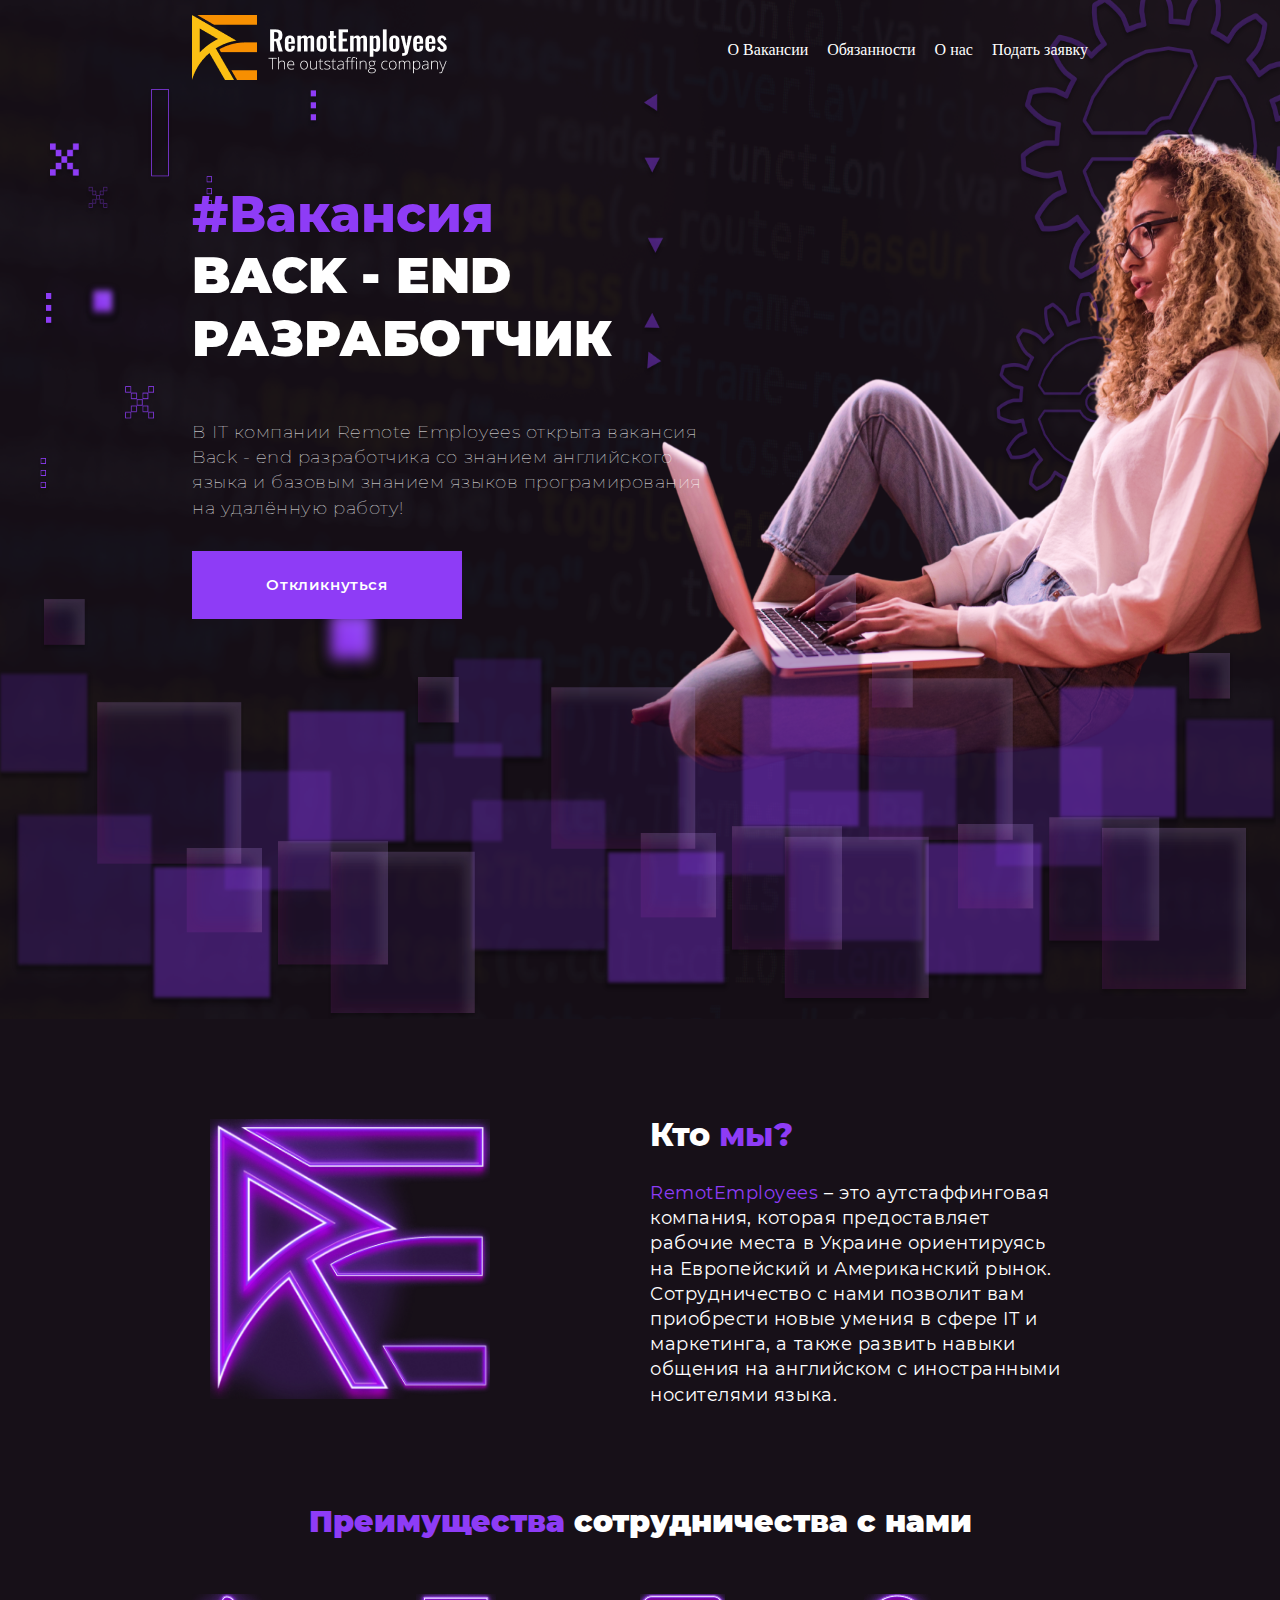
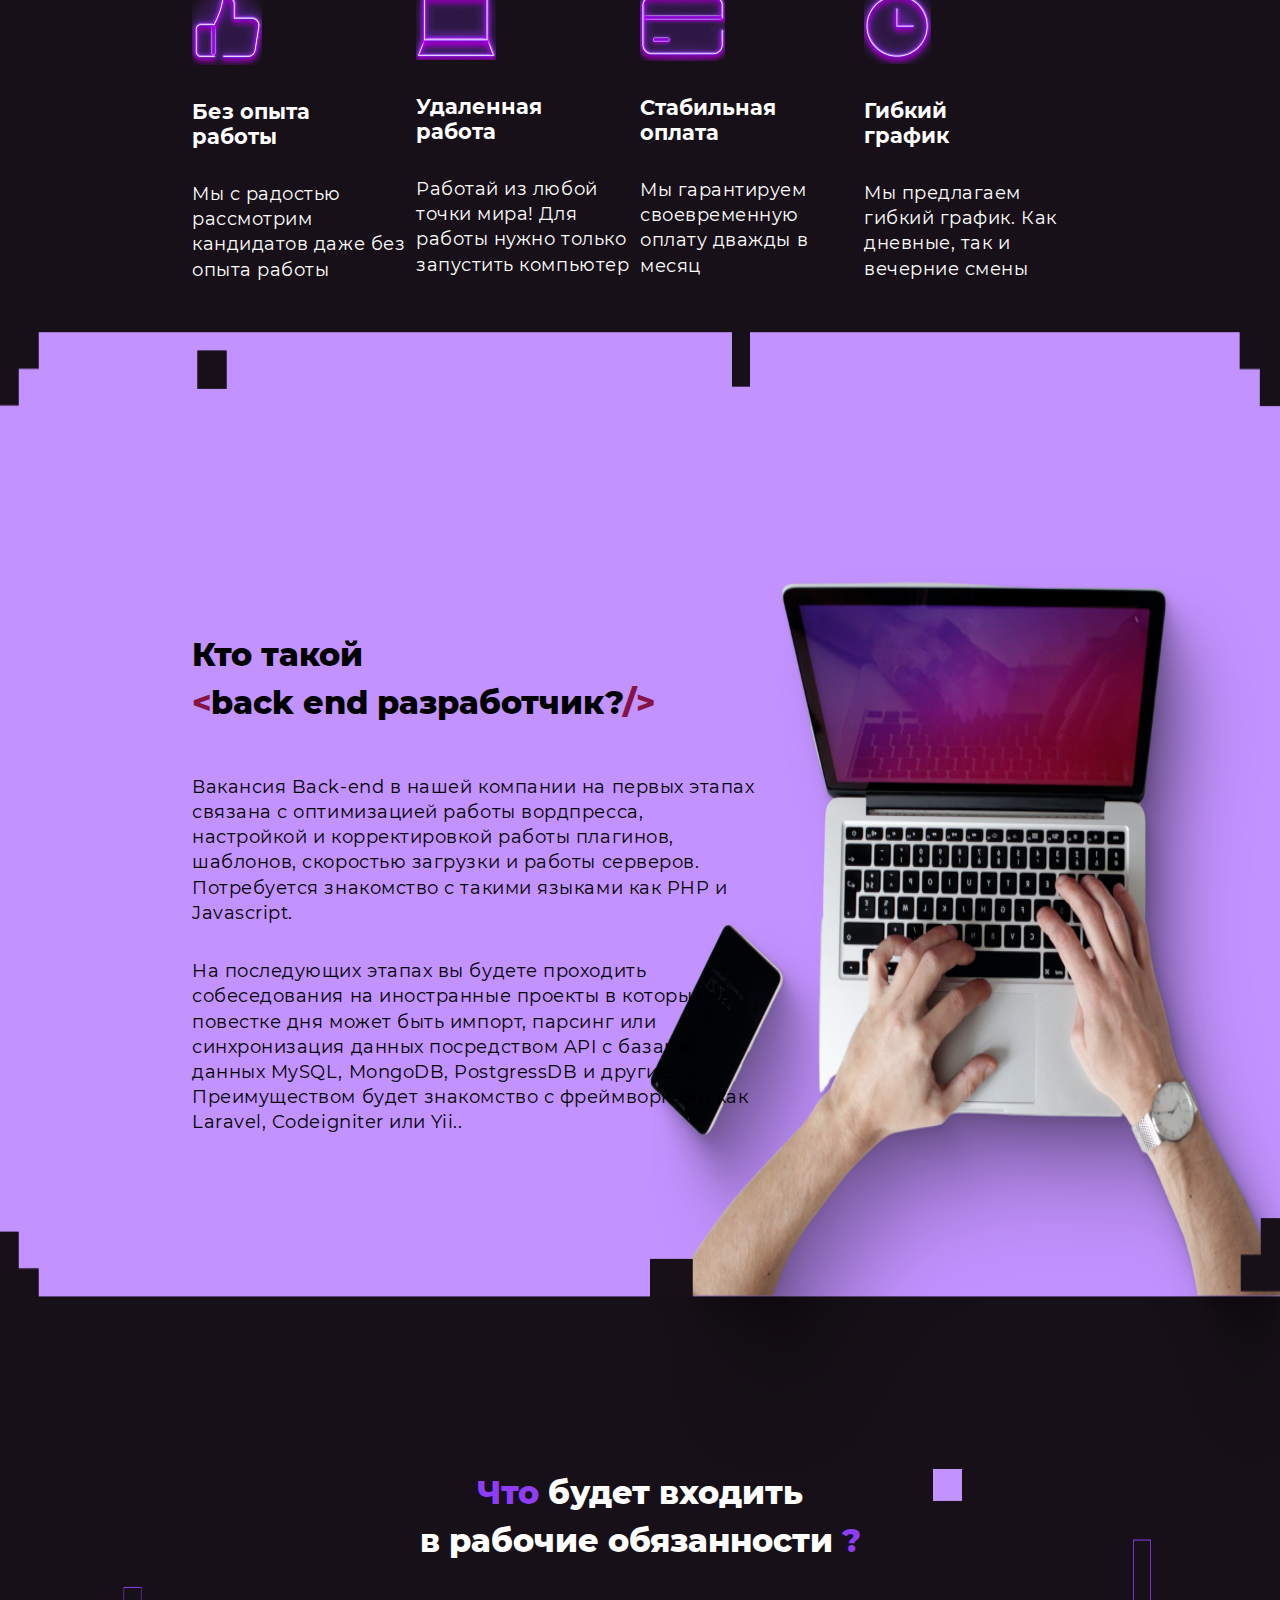
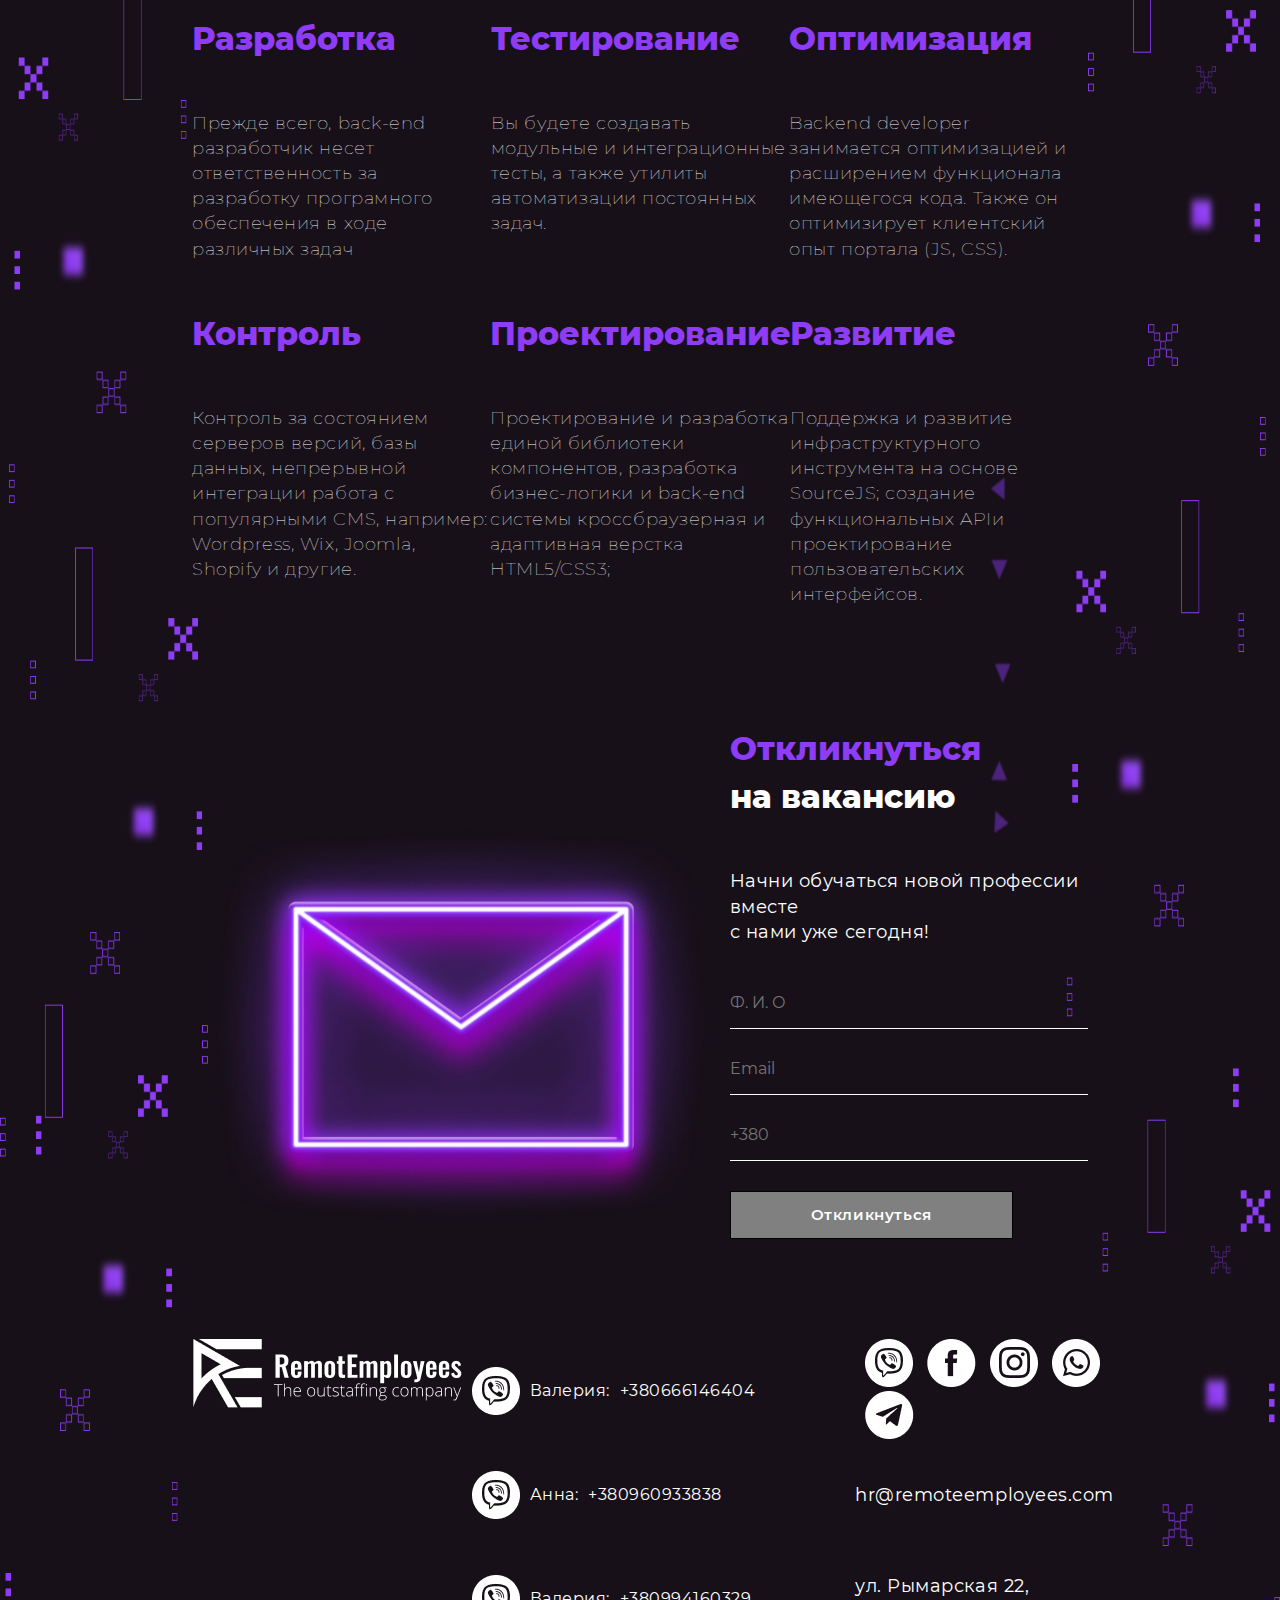
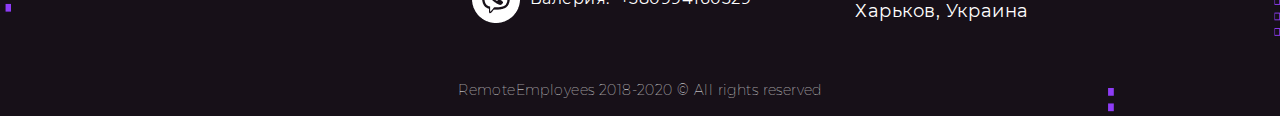
==== index.html @ e54397f8 "'initialization'" ====
<!DOCTYPE html>
<html lang="en">

<head>
    <meta charset="UTF-8">
    <meta http-equiv="X-UA-Compatible" content="IE=edge">
    <meta name="viewport" content="width=device-width, initial-scale=1.0">
    <link rel="stylesheet" href="./styles/index.css">
    <title>BACK-END РАЗРАБОТЧИК</title>
</head>

<body>
    <div id="main">
        <div id="main-wrapper">
            <header class="header">
                <section>
                    <img src="./assets/Logo.png" srcset="./assets/mobile-logo.png 767w, ./assets/Logo.png"
                        sizes="(max-width: 767px) 767px" alt="logo icon" />
                    <span id="burger-img">
                        <img src="./assets/menu-icon.png" alt="menu button">
                    </span>
                </section>
                <nav class="mobile-nav-hidden">
                    <span class="mobile-close-btn"><img src="./assets/close-icon.png" alt="close-btn"></span>
                    <a href="#description" class="mobile-nav-menu-a">О Вакансии</a>
                    <a href="#responsibilities" class="mobile-nav-menu-a">Обязанности</a>
                    <a href="#about-us" class="mobile-nav-menu-a">О нас</a>
                    <a href="#form" class="mobile-nav-menu-a">Подать заявку</a>
                </nav>
            </header>
            <section id="main-wrapper-vacancy">
                <h1>
                    #Вакансия
                </h1>
                <h1>
                    BACK - END <br>
                    РАЗРАБОТЧИК
                </h1>
                <p>
                    В ІТ компании Remote Employees открыта вакансия Back - end разработчика co знанием английского языка
                    и базовым знанием языков програмирования
                    на удалённую работу!
                </p>
                <img class="mobile-girl-img" src="./assets/main_page/vacancy-header_icons/mobile/image.png"
                    alt="girl with laptop">
                <a href="#form" class="button">Откликнуться</a>
            </section>
        </div>
    </div>
    <div id="about-us">
        <div id="about-us-wrapper">
            <div id="about-us-wrapper-description">
                <img src="./assets/main_page/about-us_icons/desktop/figure.png" alt="figure">
                <div>
                    <h2 id="about-us-wrapper-description-heading">
                        Кто <span class="special-color">мы?</span>
                    </h2>
                    <p>
                        <span class="special-color">RemotEmployees</span> – это аутстаффинговая компания, которая
                        предоставляет рабочие места в
                        Украине
                        ориентируясь на Европейский и Американский рынок.
                    </p>
                    <p>
                        Сотрудничество с нами позволит вам приобрести новые умения в сфере IT
                        и маркетинга, а также развить навыки общения на английском
                        с иностранными носителями языка.
                    </p>
                </div>
            </div>
            <div id="about-us-wrapper-advantages">
                <h2 id="about-us-wrapper-advantages-heading">
                    <span class="special-color">Преимущества</span> сотрудничества с нами
                </h2>
                <div id="about-us-wrapper-advantages-list">
                    <section>
                        <img src="./assets/main_page/about-us_icons/desktop/like.png" alt="Like icon">
                        <h3>
                            Без опыта работы
                        </h3>
                        <p>
                            Мы с радостью рассмотрим кандидатов даже без опыта работы
                        </p>
                    </section>
                    <section>
                        <img src="./assets/main_page/about-us_icons/desktop/laptop.png" alt="Laptop icon">
                        <h3>Удаленная работа</h3>
                        <p>
                            Работай из любой точки мира! Для работы нужно только запустить компьютер
                        </p>
                    </section>
                    <section>
                        <img src="./assets/main_page/about-us_icons/desktop/card.png" alt="Card icon">
                        <h3>Стабильная оплата</h3>
                        <p>
                            Мы гарантируем своевременную оплату дважды в месяц
                        </p>
                    </section>
                    <section>
                        <img src="./assets/main_page/about-us_icons/desktop/clock.png" alt="Clock icon">
                        <h3>
                            Гибкий график
                        </h3>
                        <p>
                            Мы предлагаем гибкий график. Как дневные, так и вечерние смены
                        </p>
                    </section>
                </div>
            </div>
        </div>
    </div>
    <div id="description">
        <section id="description-wrapper">
            <div id="description-wrapper-content">
                <h2 id="description-wrapper-content-heading">
                    Кто такой <br>
                    <span style="color: #851344">&lt;</span>back end разработчик?<span
                        style="color: #851344">/&gt;</span>
                </h2>
                <p class="description-wrapper-content-text">
                    Вакансия Back-end в нашей компании на первых этапах связана с оптимизацией работы вордпресса,
                    настройкой
                    и корректировкой работы плагинов, шаблонов, скоростью загрузки и работы серверов. Потребуется
                    знакомство
                    с такими языками как PHP
                    и Javascript.
                </p>
                <p class="description-wrapper-content-text">
                    На последующих этапах вы будете проходить собеседования на иностранные проекты в которых на повестке
                    дня
                    может быть импорт, парсинг или синхронизация данных посредством API с базами данных MySQL, MongoDB,
                    PostgressDB и другие. Преимуществом будет знакомство с фреймворками как Laravel, Codeigniter или
                    Yii..
                </p>
            </div>
        </section>
        <img id="laptop-img" src="./assets/main_page/description_icons/mobile/laptop.png" alt="laptop icon">
    </div>
    <div id="responsibilities">
        <section id="responsibilities-wrapper">
            <h2 id="responsibilities-wrapper-heading">
                <span class="special-color">Что</span> будет входить <br>
                в рабочие <span style="white-space: nowrap;">обязанности <span class="special-color">?</span></span> 
            </h2>
            <div id="responsibilities-container">
                <div id="responsibilities-container-list">
                    <section id="responsibilities-container-list-item">
                        <h2 class="h2-font special-color responsibilities-container-list-item-heading">
                            Разработка
                        </h2>
                        <p>
                            Прежде всего, back-end разработчик несет ответственность за разработку програмного
                            обеспечения в
                            ходе различных задач
                        </p>
                    </section>
                    <section id="responsibilities-container-list-item">
                        <h2 class="h2-font special-color responsibilities-container-list-item-heading">
                            Тестирование
                        </h2>
                        <p>
                            Вы будете создавать модульные и интеграционные тесты, а также утилиты автоматизации
                            постоянных
                            задач.
                        </p>
                    </section>
                    <section id="responsibilities-container-list-item">
                        <h2 class="h2-font special-color responsibilities-container-list-item-heading">
                            Оптимизация
                        </h2>
                        <p>
                            Backend developer занимается оптимизацией и расширением функционала имеющегося кода. Также
                            он
                            оптимизирует клиентский опыт портала (JS, CSS).
                        </p>
                    </section>
                </div>
                <div id="responsibilities-container-list">
                    <section id="responsibilities-container-list-item">
                        <h2 class="h2-font special-color responsibilities-container-list-item-heading">
                            Контроль
                        </h2>
                        <p>
                            Контроль за состоянием серверов
                            версий, базы данных, непрерывной интеграции
                            работа с популярными CMS,
                            например: Wordpress, Wix, Joomla, Shopify
                            и другие.

                        </p>
                    </section>
                    <section id="responsibilities-container-list-item">
                        <h2 class="h2-font special-color responsibilities-container-list-item-heading">
                            Проектирование
                        </h2>
                        <p>
                            Проектирование и разработка единой библиотеки
                            компонентов, разработка бизнес-логики и back-end системы
                            кроссбраузерная и адаптивная верстка HTML5/CSS3;

                        </p>
                    </section>
                    <section id="responsibilities-container-list-item">
                        <h2 class="h2-font special-color responsibilities-container-list-item-heading">
                            Развитие
                        </h2>
                        <p>
                            Поддержка и развитие
                            инфраструктурного инструмента на основе SourceJS;
                            создание функциональных APIи проектирование пользовательских интерфейсов.
                        </p>
                    </section>
                </div>
            </div>
            <div id="form">
                <img src="./assets/main_page/responsibilities-footer_icons/desktop/img.png" alt="Envelope icon">
                <div>
                    <h2 id="form-heading">
                        <span class="special-color">Откликнуться</span> <br> на вакансию
                    </h2>
                    <p>
                        Начни обучаться новой профессии вместе <br> с нами уже сегодня!
                    </p>
                    <form action="./scripts/send.php" method="POST" target="_blank" id="form-wrapper">
                        <section>
                            <span class="hidden"><!--Error message--></span>
                            <input id="name" type="text" placeholder="Ф. И. О" name="name">
                            <label class="hidden" for="name">&#10004;</label>
                        </section>
                        <section>
                            <span class="hidden"><!--Error message--></span>
                            <input id="email" type="email" placeholder="Email" name="email">
                            <label class="hidden" for="email">&#10004;</label>
                        </section>
                        <section>
                            <span class="hidden"><!--Error message--></span>
                            <input id="telephone" type="tel" placeholder="+380" name="telephone">
                            <label class="hidden" for="telephone">&#10004;</label>
                        </section>
                        <input type="hidden" name="UTM" value="crm">
                        <button disabled class="disabled" id="submit" type="submit">Откликнуться</button>
                    </form>
                </div>
            </div>
            <footer>
                <div id="footer-wrapper">
                    <div>
                       <a href="#main">
                        <img id="footer-logo" src="./assets/LogoFooter.png" srcset="./assets/mobile-logo.png 767w, ./assets/LogoFooter.png"
                        sizes="(max-width: 767px) 767px" alt="logo icon"></a> 
                    </div>
                    <div id="contacts">
                        <span class="contact1">
                            <a href="tel:+380666146404">
                                <img src="./assets/social_media/Viber.png"
                                    srcset="./assets/social_media/mobile_socials/viber.png 767w, ./assets/social_media/Viber.png"
                                    sizes="(max-width: 767px) 767px" alt="viber">
                                <p>Валерия:</p>
                                <p>+380666146404</p>
                            </a>
                        </span>
                        <span class="contact2">
                            <a href="tel:+380960933838">
                                <img src="./assets/social_media/Viber.png"
                                    srcset="./assets/social_media/mobile_socials/viber.png 767w, ./assets/social_media/Viber.png"
                                    sizes="(max-width: 767px) 767px" alt="viber">
                                <p>Анна:</p>
                                <p>+380960933838</p>
                            </a>
                        </span>
                        <span class="contact3">
                            <a href="tel:+380994160329">
                                <img src="./assets/social_media/Viber.png"
                                    srcset="./assets/social_media/mobile_socials/viber.png 767w, ./assets/social_media/Viber.png"
                                    sizes="(max-width: 767px) 767px" alt="viber">
                                <p>Валерия:</p>
                                <p>+380994160329</p>
                            </a>
                        </span>
                        <span class="socials">
                            <a href="tel:+380666146404">
                                <img id="viber" src="./assets/social_media/Viber.png"
                                    srcset="./assets/social_media/mobile_socials/viber.png 767w, ./assets/social_media/Viber.png"
                                    sizes="(max-width: 767px) 767px" alt="viber">
                            </a>
                            <a id="fb" href="https://www.facebook.com">
                                <img src="./assets/social_media/FB.png"
                                    srcset="./assets/social_media/mobile_socials/fb.png 767w, ./assets/social_media/FB.png"
                                    sizes="(max-width: 767px) 767px" alt="facebook">
                            </a>
                            <a id="insta" href=https://www.instagram.com>
                                <img src="./assets/social_media/Insta.png"
                                    srcset="./assets/social_media/mobile_socials/insta.png 767w, ./assets/social_media/Insta.png"
                                    sizes="(max-width: 767px) 767px" alt="instagram">
                            </a>
                            <a id="whatsapp" href="tel:+380666146404">
                                <img src="./assets/social_media/Whatsapp.png"
                                    srcset="./assets/social_media/mobile_socials/whatsapp.png 767w, ./assets/social_media/Whatsapp.png"
                                    sizes="(max-width: 767px) 767px" alt="whatsapp">
                            </a>
                            <a id="telegram" href="tel:+380666146404">
                                <img src="./assets/social_media/Telegram.png"
                                    srcset="./assets/social_media/mobile_socials/tg.png 767w, ./assets/social_media/Telegram.png"
                                    sizes="(max-width: 767px) 767px" alt="telegram">
                            </a>
                        </span>
                        <span class="email">
                            <a href="mailto:hr@remoteemployees.com">
                                <p>hr@remoteemployees.com</p>
                            </a>
                        </span>
                        <span class="address">
                            <p>ул. Рымарская 22, Харьков, Украина</p>
                        </span>
                    </div>
                </div>
                <p id="copy">RemoteEmployees 2018-2020 © All rights reserved</p>
            </footer>
        </section>
    </div>
    <script type="application/javascript" src="./scripts/adaptive.js"></script>
    <script type="application/javascript" src="./scripts/modal-handler.js"></script>
    <script type="application/javascript" src="./scripts/input-handler.js"></script>
</body>

</html>
---- styles/index.css ----
@import url('./vacancy_header/vacancy-header.css');
@import url('./about_us/about-us.css');
@import url('./description/description.css');
@import url('./responsibilities/responsibilities.css');
@import url('./footer/footer.css');
/*adaptive-mobile styles import*/
@import url('./vacancy_header/m.vacancy-header.css');
@import url('./about_us/m.about-us.css');
@import url('./description/m.description.css');
@import url('./responsibilities/m.responsibilities.css');
@import url('./footer/m.footer.css');
/*adaptive-tablet styles import*/
@import url('./vacancy_header/tablet.vacancy-header.css');
@import url('./about_us/tablet.about-us.css');
@import url('./description/tablet.description.css');
@import url('./responsibilities/tablet.responsibilities.css');
@import url('./footer/tablet.footer.css');

@font-face {
    font-family: 'Montserrat';
    src: url('../fonts/Montserrat-Black.ttf');
}

@font-face {
    font-family: 'Montserrat-semibold';
    src: url('../fonts/Montserrat-SemiBold.ttf');
}

@font-face {
    font-family: 'Montserrat-bold';
    src: url('../fonts/Montserrat-Bold.ttf');
}

@font-face {
    font-family: 'Montserrat-Extrabold';
    src: url('../fonts/Montserrat-ExtraBold.ttf');
}

@font-face {
    font-family: 'Montserrat-Thin';
    src: url('../fonts/Montserrat-Thin.ttf')
}

@font-face {
    font-family: 'Montserrat-Regular';
    src: url('../fonts/Montserrat-Regular.ttf');
}

@media screen and (min-width: 768px) {
    p {
        font-family: Montserrat-Regular;
        font-weight: 400px;
        font-style: normal;
        font-weight: normal;
        font-size: 18px;
        line-height: 140%;
        letter-spacing: 0.03em;
    }
    
    h2 {
        font-family: Montserrat-Extrabold;
        font-style: normal;
        font-weight: 800;
        font-size: 32px;
        line-height: 150%;
    }
    
    h3 {
        font-family: Montserrat-bold;
        font-size: 21px;
    }
}

@media screen and (min-width: 1200px) and (max-width: 1600px) {
    #main-wrapper, #about-us-wrapper, #description-wrapper, #responsibilities-wrapper, #responsibilities-wrapper {
        margin: auto;
        width: 70%;
    }
}

@media screen and (max-width: 767px) {
    #main-wrapper, #about-us-wrapper, #description-wrapper, #responsibilities-wrapper, #responsibilities-wrapper {
        padding: 10px;
        width: 90vw;
        margin: auto;
    }

    p {
        font-family: Montserrat-Regular;
        font-weight: 400px;
        font-style: normal;
        font-weight: normal;
        font-size: 18px;
        line-height: 140%;
        letter-spacing: 0.03em;
        color: #fff;
    }
    h2 {
        font-family: Montserrat-Extrabold;
        font-style: normal;
        line-height: 150%;
        color: #fff;
        font-style: normal;
        font-weight: 800;
        font-size: 24px;
        color: #fff;
    }
    
    h3 {
        font-family: Montserrat-bold;
        font-size: 21px;
        color: #fff;
    }
}

h1, div, body, h3, h2, a, span {
    text-decoration: none;
    margin: 0px;
    padding: 0px;
}

.special-color {
    color: #8E3CF6;
}

.hidden {
    display: none;
}
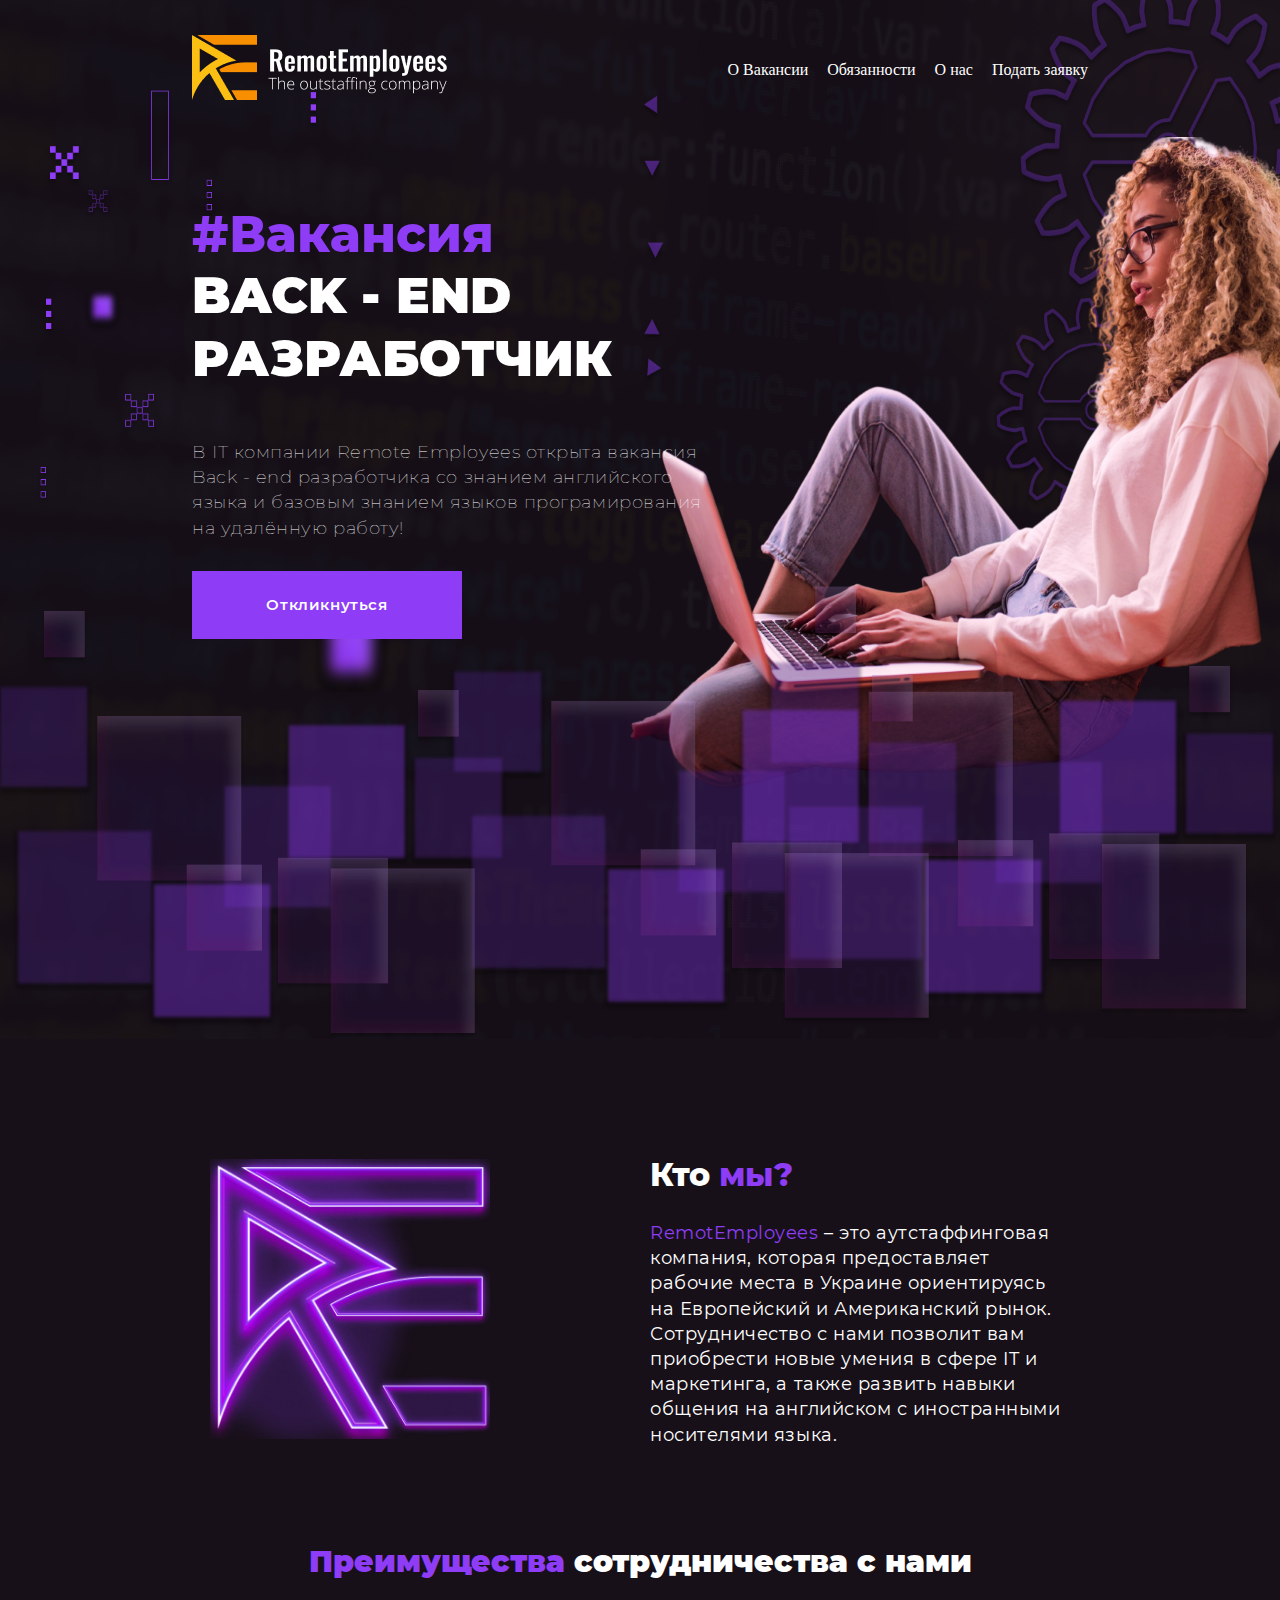
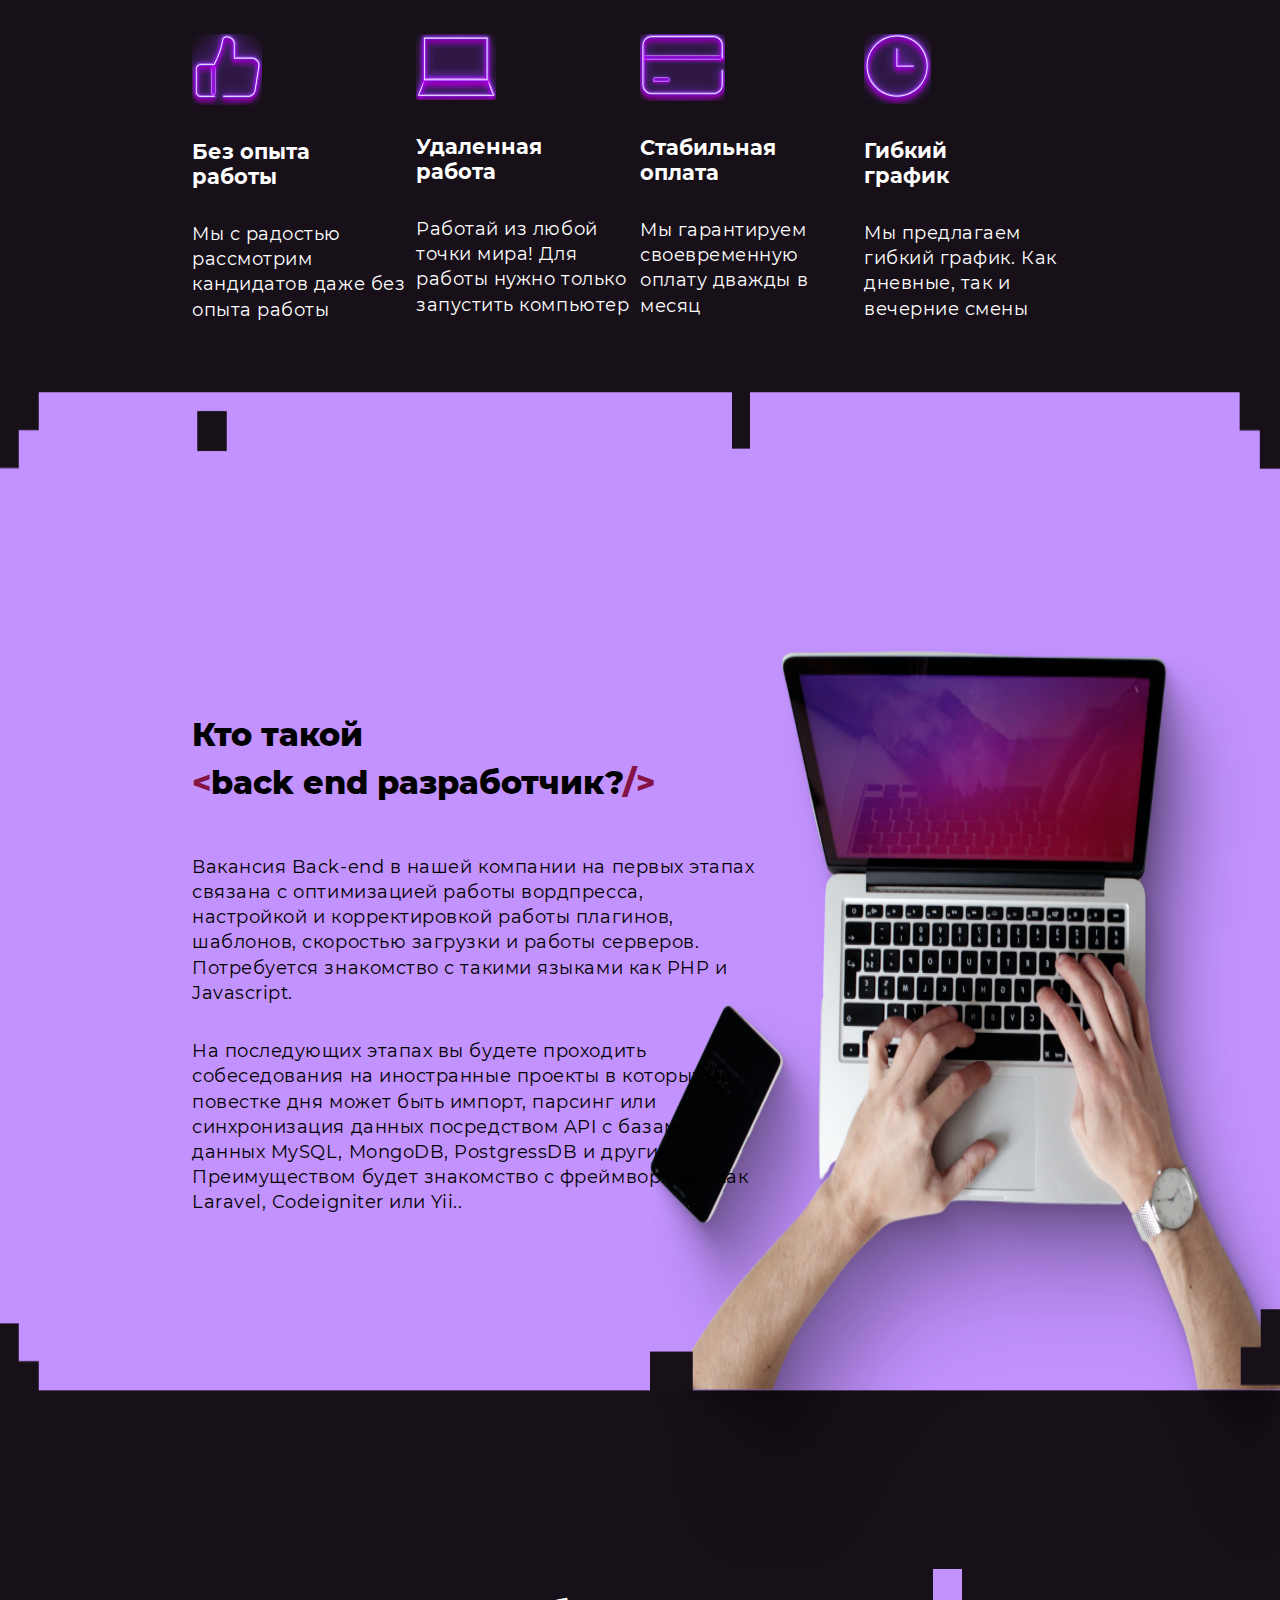
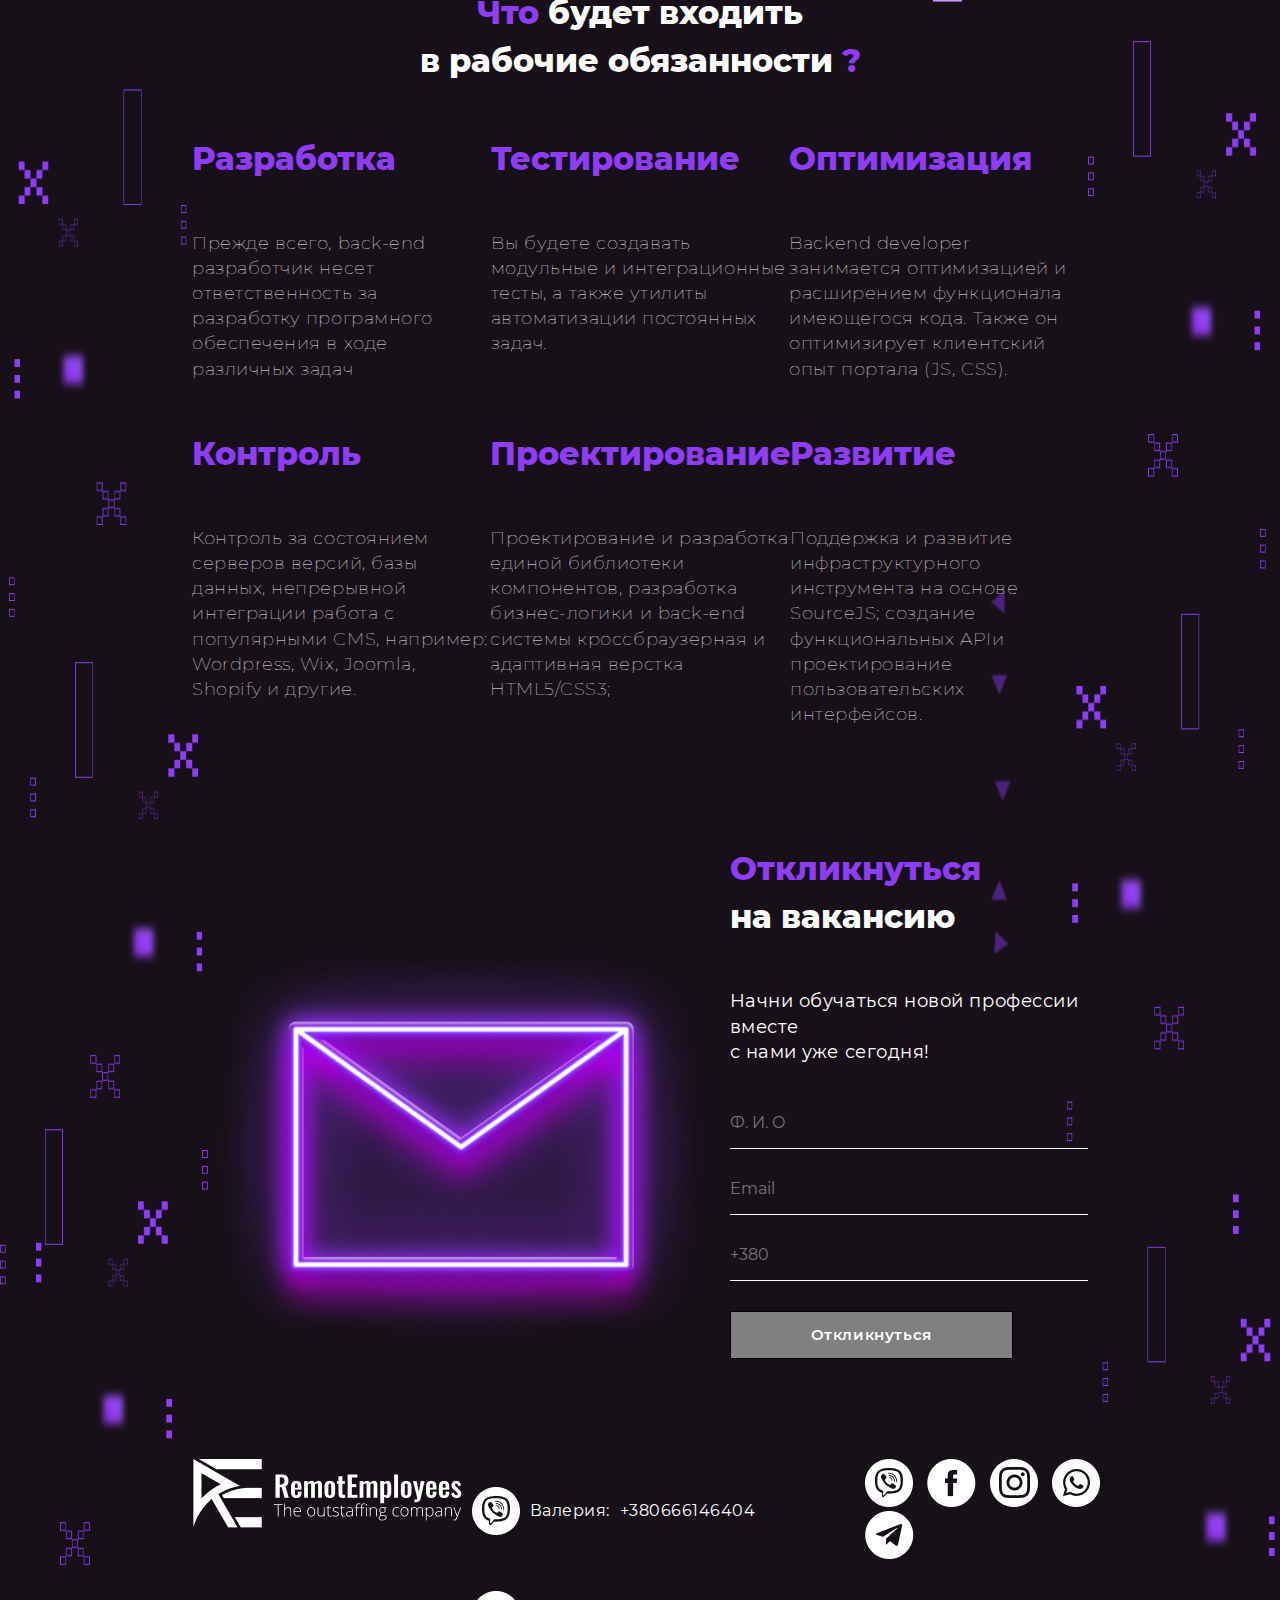
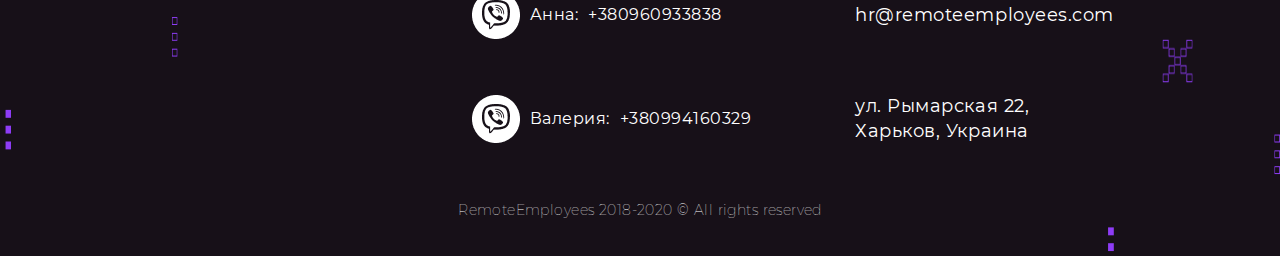
==== commit 56fb7e18: "added social media links" ====
--- a/index.html
+++ b/index.html
@@ -283,12 +283,12 @@
                                     srcset="./assets/social_media/mobile_socials/viber.png 767w, ./assets/social_media/Viber.png"
                                     sizes="(max-width: 767px) 767px" alt="viber">
                             </a>
-                            <a id="fb" href="https://www.facebook.com">
+                            <a id="fb" href="https://www.facebook.com/remotemployees">
                                 <img src="./assets/social_media/FB.png"
                                     srcset="./assets/social_media/mobile_socials/fb.png 767w, ./assets/social_media/FB.png"
                                     sizes="(max-width: 767px) 767px" alt="facebook">
                             </a>
-                            <a id="insta" href=https://www.instagram.com>
+                            <a id="insta" href=https://www.instagram.com/remotemployees>
                                 <img src="./assets/social_media/Insta.png"
                                     srcset="./assets/social_media/mobile_socials/insta.png 767w, ./assets/social_media/Insta.png"
                                     sizes="(max-width: 767px) 767px" alt="instagram">
@@ -298,7 +298,7 @@
                                     srcset="./assets/social_media/mobile_socials/whatsapp.png 767w, ./assets/social_media/Whatsapp.png"
                                     sizes="(max-width: 767px) 767px" alt="whatsapp">
                             </a>
-                            <a id="telegram" href="tel:+380666146404">
+                            <a id="telegram" href="https://t.me/remotemployees">
                                 <img src="./assets/social_media/Telegram.png"
                                     srcset="./assets/social_media/mobile_socials/tg.png 767w, ./assets/social_media/Telegram.png"
                                     sizes="(max-width: 767px) 767px" alt="telegram">
--- a/styles/index.css
+++ b/styles/index.css
@@ -71,10 +71,11 @@
     }
 }
 
-@media screen and (min-width: 1200px) and (max-width: 1600px) {
+@media screen and (min-width: 1200px) {
     #main-wrapper, #about-us-wrapper, #description-wrapper, #responsibilities-wrapper, #responsibilities-wrapper {
         margin: auto;
-        width: 70%;
+        width: 70vw;
+        padding: 20px;
     }
 }
 
@@ -113,6 +114,14 @@
     }
 }
 
+@media screen and (min-width: 768px) and (max-width: 1199px) {
+    #main-wrapper, #about-us-wrapper, #description-wrapper, #responsibilities-wrapper, #responsibilities-wrapper {
+        padding: 10px;
+        width: 80%;
+        margin: auto;
+    }
+}
+
 h1, div, body, h3, h2, a, span {
     text-decoration: none;
     margin: 0px;
